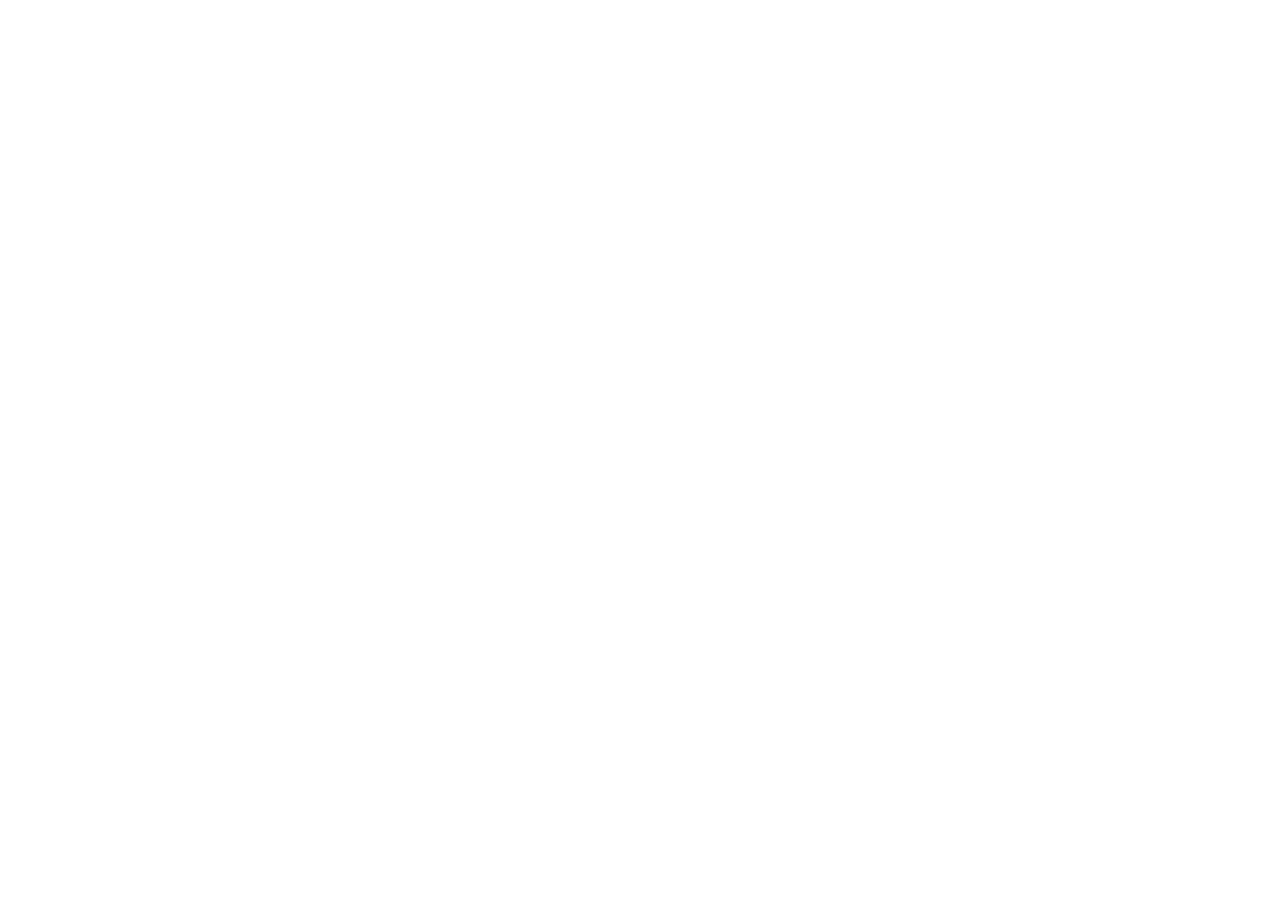
==== html/about.html @ 55b97571 "added home page" ====
<!DOCTYPE html>
<html lang="en">
<head>
    <meta charset="UTF-8">
    <meta name="viewport" content="width=device-width, initial-scale=1.0">
    <title>PayApi/About</title>
</head>
<body>
    
</body>
</html>
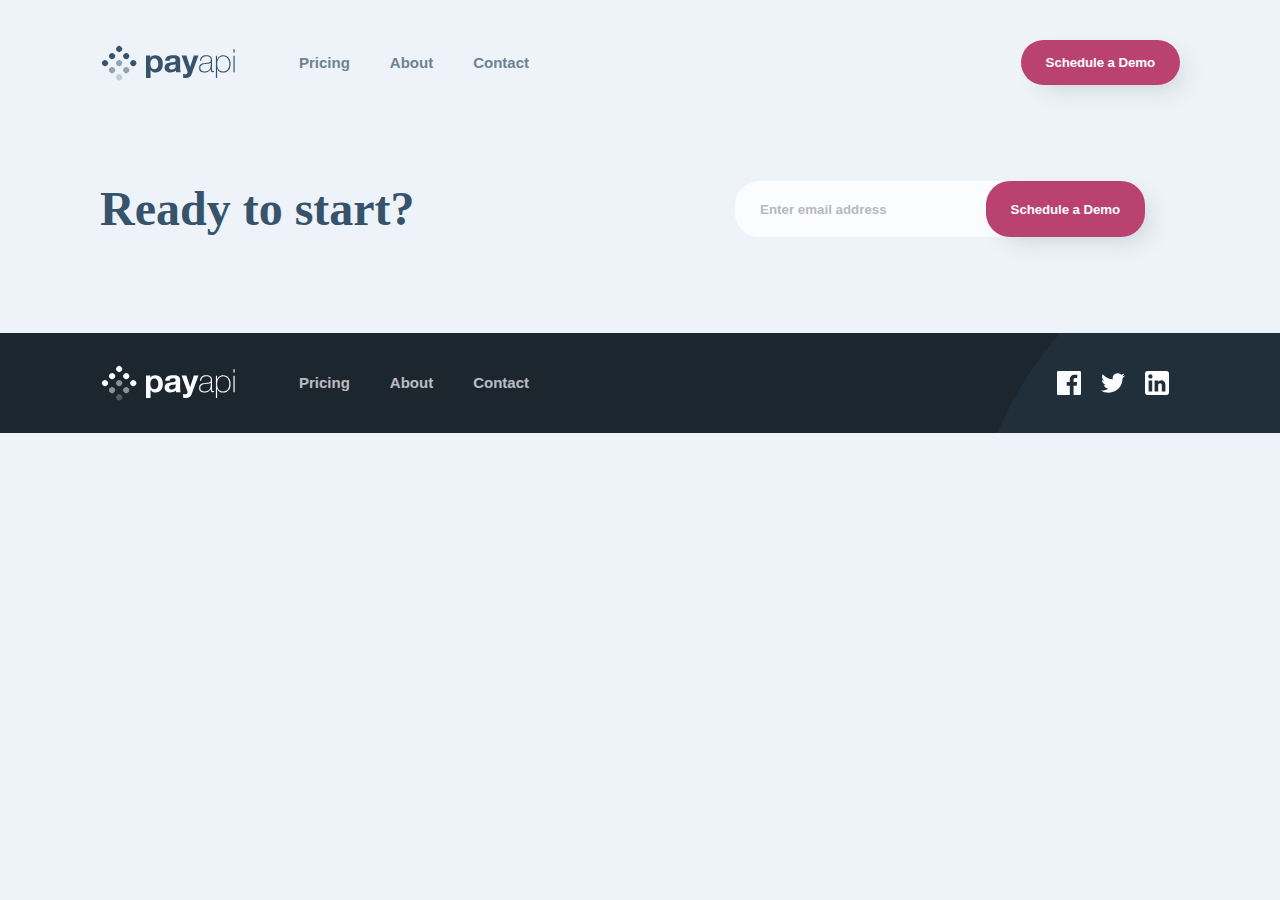
==== commit b6513d72: "fixed switching between pages and fixed a pricing section" ====
--- a/html/about.html
+++ b/html/about.html
@@ -4,8 +4,58 @@
     <meta charset="UTF-8">
     <meta name="viewport" content="width=device-width, initial-scale=1.0">
     <title>PayApi/About</title>
+    <link rel="stylesheet" href="../css/style.css">
+    <link rel="icon" type="image/x-icon" href="img/favicon.png">
 </head>
 <body>
-    
+    <div class="wrapper">
+        <header class="header">
+            <div class="header__container">
+                <a href="../index.html" class="header__logo">
+                    <img src="../img/logo-dark.svg" alt="Logo">
+                </a>
+                <nav class="header__menu menu">
+                    <ul class="menu__list">
+                        <li class="menu__item"><a href="pricing.html" class="menu__link">Pricing</a></li>
+                        <li class="menu__item"><a href="about.html" class="menu__link">About</a></li>
+                        <li class="menu__item"><a href="contact.html" class="menu__link">Contact</a></li>
+                    </ul>
+                    <button class="header__button primary-button" type="button">Schedule a Demo</button>
+                </nav>
+                <button type="button" class="menu__icon">
+                    <span></span>
+                </button>
+            </div>
+        </header>
+        <main class="page">
+            <section class="page__start start">
+                <div class="start__container">
+                    <h2 class="start__title">Ready to start?</h2>
+                    <form action="" class="start__form form-demo">
+                        <input maxlength="25" type="text" class="start__input input-demo" placeholder="Enter email address">
+                        <button type="submit" class="start__button button-demo primary-button">Schedule a Demo</button>
+                    </form>
+                </div>
+            </section>
+        </main>
+        <footer class="footer">
+            <div class="footer__container">
+                <a href="#" class="footer__logo">
+                    <img src="../img/logo-light.svg" alt="Logo">
+                </a>
+                <ul class="footer__list">
+                    <li class="footer__item"><a href="pricing.html" class="footer__link">Pricing</a></li>
+                    <li class="footer__item"><a href="about.html" class="footer__link">About</a></li>
+                    <li class="footer__item"><a href="contact.html" class="footer__link">Contact</a></li>
+                </ul>
+                <div class="footer__socials">
+                    <img src="../img/facebook.svg" alt="Icon">
+                    <img src="../img/twitter.svg" alt="Icon">
+                    <img src="../img/linkedin.svg" alt="Icon">
+                </div>
+            </div>
+        </footer>
+    </div>
+    <script src="../js/script.js"></script>
 </body>
 </html>--- a/css/style.css
+++ b/css/style.css
@@ -0,0 +1,814 @@
+/* =================================reset.css================================ */
+*,
+*::before,
+*::after {
+    padding: 0;
+    margin: 0;
+    border: 0;
+    box-sizing: border-box;
+}
+a {
+    text-decoration: none;
+    color: inherit;
+}
+ul,
+ol,
+li {
+    list-style: none;
+}
+img {
+    vertical-align: top;
+}
+h1,
+h2,
+h3,
+h4,
+h5,
+h6 {
+    font-weight: inherit;
+    font-size: inherit;
+} 
+button:hover {
+    cursor: pointer;
+}
+
+@import url('https://fonts.googleapis.com/css?family=DM+Serif+Display:regular:display=swap');
+@import url('https://fonts.googleapis.com/css?family=Public+Sans:regular,700:display=swap');
+
+/* ==============================================variable================================= */
+:root {
+     /* colors */
+    --main-color: #36536B;
+    --secondary-color: #FBFCFE;
+    --pink-color: #BA4270;
+    --hover-color: #DA6D97;
+    --background-color: #1B262F;
+    --text-color: #6C8294;
+}
+/* ==================================common styles====================================== */
+body {
+    color: var(--main-color);
+    background-color: #EDF3F8;
+    font-family: 'Public Sans', sans-serif;
+    font-size: 15px;
+    font-weight: 400;
+    line-height: 28px;
+}
+body.lock {
+    overflow: hidden;
+}
+/* =======================================typography======================================= */
+h1, h2, h3, h4 {
+    font-family: "DM Serif Display", serif;
+}
+h1.heading-lg {
+    font-size: 72px;
+    line-height: 72px;
+}
+h1.heading-sm {
+    font-size: 56px;
+    line-height: 56px;
+}
+h2 {
+    font-size: 48px;
+    line-height: 56px;
+}
+h3.heading-lg {
+    font-size: 32px;
+    line-height: 40px;
+}
+h3.heading-sm {
+    font-family: 'Public Sans', sans-serif;
+    font-size: 18px;
+    line-height: 25px;
+}
+h4 {
+    font-size: 24px;
+    line-height: 32px;
+}
+/* ========================buttons======================================== */
+.primary-button {
+    border-radius: 24px;
+    background: var(--pink-color);
+    box-shadow: 10px 10px 25px -10px rgba(54, 83, 107, 0.25);
+    color: var(--secondary-color);
+    letter-spacing: -0.115px;
+    font-weight: 700;
+    padding: 15px 25px;
+}
+.primary-button:hover {
+    transition: all 1s ease 0s;
+    background-color: var(--hover-color);
+}
+.secondary-button {
+    border-radius: 24px;
+    color: var(--secondary-color);
+    background-color: inherit;
+    border: 1px solid var(--secondary-color);
+    font-weight: 700;
+    padding: 15px 32px;
+    letter-spacing: -0.115px;
+}
+.secondary-button:hover {
+    background-color: var(--secondary-color);
+    color: var(--background-color);
+}
+/* ============================form======================================== */
+.form-demo {
+    display: flex;
+    width: 445px;
+}
+.input-demo {
+    border-radius: 24px;
+    padding: 15px 25px;
+    background-color: var(--secondary-color);
+    flex-grow: 1;
+    color: var(--main-color);
+    font-weight: 700;
+}
+.input-demo::placeholder {
+    opacity: 0.5;
+}
+.input-demo:focus {
+    outline: none;
+}
+.button-demo {
+    position: relative;
+    top: 0;
+    left: -35px;
+}
+@media (max-width: 992.98px) {
+    h1.heading-lg {
+        font-size: 48px;
+        line-height: 56px;
+    }
+    h1.heading-sm {
+        font-size: 48px;
+        line-height: 56px;
+    }
+}
+@media (max-width: 575.98px) {
+    h1.heading-lg {
+        font-size: 32px;
+        line-height: 36px;
+    }
+    h1.heading-sm {
+        font-size: 32px;
+        line-height: 36px;
+    }
+    .form-demo {
+        flex-direction: column;
+        width: 90%;
+        row-gap: 16px;
+    }
+    .button-demo {
+        left: 0;
+    }
+}
+.wrapper {
+    min-height: 100%;
+    overflow: hidden;
+}
+[class*=_container] {
+    max-width: 1110px;
+    padding: 0 15px;
+    margin: 0 auto;
+}
+/*========================Header========================================== */
+.header {
+    min-height: 48px;
+    padding-top: 40px;
+}
+.header__container {
+    display: grid;
+    grid-template-columns: 135px 1fr;
+    align-items: center;
+    column-gap: 64px;
+}
+/* ==========================NAVBAR======================= */
+.menu {
+    display: flex;
+    align-items: center;
+}
+.menu__list {
+    display: flex;
+    column-gap: 40px;
+}
+.menu__icon {
+    display: none;
+}
+.menu__link {
+    opacity: 0.7;
+    font-weight: 700;
+}
+.menu__link:hover {
+    opacity: 1;
+    transition: all 0.5s ease 0s;
+}
+.header__button {
+    margin-left: auto;
+    
+}
+@media (max-width: 767.98px) {
+    .menu__list {
+        flex-wrap: wrap;
+    }
+
+    .menu::before {
+        content: "";
+        position: relative;
+        width: 80%;
+        height: 1px;
+        background-color: var(--secondary-color);
+        opacity: 0.15;
+
+    }
+    .menu {
+        flex-direction: column;
+        position: fixed;
+        top: 0;
+        right: -100%;
+        width: 80%;
+        height: 100%;
+        background-color: var(--background-color);
+        row-gap: 32px;
+        padding-top: 95px;
+        padding-bottom: 95px;
+        transition: all 0.3s ease 0s;
+        z-index: 5;
+    }
+    .menu.active {
+        right: 0;
+        overflow: auto;
+    }
+    .menu__list {
+        flex-direction: column;
+        align-items: center;
+        row-gap: 32px;
+        color: var(--secondary-color);
+    }
+    .menu__link {
+        font-size: 20px;
+    }
+    .header__button {
+        margin: 0;
+        width: 80%;
+    }
+    .menu__icon {
+        display: block;
+        z-index: 5;
+        position: relative;
+        width: 28px;
+        height: 19px;
+        cursor: pointer;
+        justify-self: flex-end;
+        margin-right: 10%;
+        background-color: inherit;
+    }
+    .menu__icon span,
+    .menu__icon::before,
+    .menu__icon::after {
+        left: 0;
+        position: absolute;
+        height: 3px;
+        width: 100%;
+        transition: all 0.5s ease 0s;
+        background-color: var(--main-color);
+    }
+    .menu__icon::before,
+    .menu__icon::after {
+        content: "";
+    }
+    .menu__icon::before {
+        top: 0;
+    }
+    .menu__icon::after {
+        bottom: 0;
+    }
+    .menu__icon span {
+        top: 50%;
+        transform: translate(0px, -50%) scale(1);
+    }
+    .menu__icon.active span {
+        transform: scale(0) translate(0px, -50%);
+    }
+    .menu__icon.active::before {
+        top: 50%;
+        transform: rotate(-45deg) translate(0px, -3px);
+        background-color: #ffffff;
+    }
+    .menu__icon.active::after {
+        bottom: 50%;
+        transform: rotate(45deg) translate(0px, 2px);
+        background-color: #ffffff;
+    }
+} 
+/* ===========================section main-block=============================== */
+.main-block__container {
+    display: flex;
+    justify-content: space-between;
+    position: relative;
+}
+.main-block__container::before {
+    content: "";
+    width: 780px;
+    height: 780px;
+    border-radius: 780px;
+    background-color: var(--background-color);
+    opacity: 0.1;
+    position: absolute;
+    top: -300px;
+    right: -300px;
+    z-index: -1;
+}
+.main-block__content {
+    margin-top: 114px;
+    display: flex;
+    flex-direction: column;
+}
+.main-block__title {
+    font-weight: 700;
+    letter-spacing: -0.554px;
+    max-width: 573px;
+}
+.main-block__form {
+    margin-top: 21px;
+}
+.main-block__text {
+    margin-top: 16px;
+    margin-left: 27px;
+}
+.main-block__link {
+    font-weight: 700;
+}
+.main-block__link:hover {
+    text-decoration: underline;
+}
+@media (max-width: 992.98px) {
+    .main-block {
+        padding-bottom: 100px;
+    }
+    .main-block__container {
+        flex-direction: column-reverse;
+    }
+    .main-block__container::before {
+        width: 949px;
+        height: 949px;
+        top: -350px;
+        right: 50%;
+        transform: translate(50%, -50%);
+    }
+    .main-block__content {
+        text-align: center;
+        margin-top: -50px;
+        align-items: center;
+    }
+    .main-block__text {
+        margin-left: 0;
+    }
+    .main-block__image {
+        align-self: center;
+    }
+}
+@media (max-width: 767.98px){
+    .main-block {
+        padding-bottom: 80px;
+    }
+    .main-block__content {
+        margin-top: -70px;
+    }
+    .main-block__title {
+        letter-spacing: -0.246px;
+    }
+}
+/* ==============================section about====================================== */
+.about {
+    background-color: var(--background-color );
+    padding-top: 100px;
+    padding-bottom: 100px;
+    overflow: hidden;
+}
+.about__container {
+    display: flex;
+    justify-content: space-between;
+    align-items: center;
+    position: relative;
+}
+.about__container::before {
+    content: "";
+    width: 780px;
+    height: 780px;
+    border-radius: 780px;
+    background-color: var(--main-color);
+    position: absolute;
+    top: -460px;
+    left: -250px;
+    opacity: 0.2;
+}
+.about__content {
+    color: var(--secondary-color);
+    flex: 0 1 40%;
+    z-index: 2;
+}
+.about__text {
+    opacity: 0.7;
+    margin-top: 24px;
+}
+.about__button {
+    margin-top: 32px;
+    display: inline-flex;
+    align-items: center;
+    justify-content: flex-start;
+    border-radius: 35px;
+}
+.partners__list {
+    display: grid;
+    grid-template-columns: 1fr 1fr 1fr;
+    align-items: center;
+    justify-content: center;
+    row-gap: 39px;
+    column-gap: 50px;
+}
+.partners__item {
+    justify-self: center;
+}
+@media (max-width: 992.98px) {
+    .about__container {
+        flex-direction: column-reverse;
+    }
+    .about__container::before {
+        top: -100px;
+        left: 50%;
+        transform: translate(-50%, -70%);
+    }
+    .about__content {
+        text-align: center;
+    }
+    .about__title {
+        margin-top: 64px;
+    }
+    .about__text {
+        max-width: 456px;
+    }
+}
+@media (max-width: 575.98px){
+    .about {
+        padding-top: 80px;
+        padding-bottom: 80px;
+    }
+    .about__title {
+        font-size: 32px;
+        line-height: 36px;
+        margin-top: 50px;
+    }
+    .about__text {
+        margin-top: 16px;
+    }
+    .about__button {
+        margin-top: 60px;
+    }
+    .partners__list {
+        grid-template-columns: 1fr 1fr;
+    }
+}
+
+/* ============================section usage================================ */
+
+.usage {
+    padding-top: 150px;
+    padding-bottom: 150px;
+}
+.usage__container {
+    position: relative;
+}
+.usage__container::before {
+    content: "";
+    width: 780px;
+    height: 780px;
+    border-radius: 780px;
+    background-color: var(--background-color);
+    opacity: 0.1;
+    position: absolute;
+    top: 294px;
+    right: -550px;
+    z-index: -1;
+}
+.usage__api {
+    display: flex;
+    column-gap: 105px;
+    align-items: center;
+}
+.usage__content {
+    flex: 0 1 445px;
+}
+.usage__title {
+    font-weight: 700;
+}
+.usage__text {
+    margin-top: 24px;
+    color: var(--text-color);
+}
+.usage__uiux {
+    display: flex;
+    flex-direction: row-reverse;
+    justify-content: space-between;
+    align-items: center;
+    margin-top: 150px;
+}
+.usage__images {
+    display: flex;
+    column-gap: 40px;
+}
+@media (max-width: 992.98px) {
+    .usage {
+        padding-top: 100px;
+        padding-bottom: 100px;
+    }
+    .usage__container::before {
+        display: none;
+    }
+    .usage__api {
+        flex-direction: column;
+    }
+    .usage__content {
+        flex: 0 1 auto;
+        text-align: center;
+    }
+    .usage__title {
+        margin-top: 48px;
+        font-size: 36px;
+        line-height: 36px;
+    }
+    .usage__text {
+        max-width: 573px;
+    }
+    .usage__uiux {
+        flex-direction: column;
+        margin-top: 100px;
+    }
+    
+}
+@media (max-width: 767.98px) {
+    .usage {
+        padding-top: 80px;
+        padding-bottom: 80px;
+    }
+}
+@media (max-width: 575.98px) {
+    .usage__images {
+        column-gap: 5px;
+    }
+}
+
+/* ==============================section features==================================== */
+
+.features__items {
+    display: grid;
+    grid-template-columns: repeat(3, 1fr);
+    justify-content: center;
+    column-gap: 30px;
+    row-gap: 48px;
+}
+.features__item {
+    text-align: center;
+}
+.features__title {
+    font-weight: 700;
+    margin-top: 32px;
+}
+.features__text {
+    color: var(--text-color);
+    margin-top: 16px;
+}
+@media (max-width: 992.98px) {
+    .features__image img {
+        width: 88px;
+        height: 88px;
+    }
+}
+@media (max-width: 767.98px) {
+    .features__items {
+        grid-template-columns: minmax(auto, 328px);
+    }
+}
+/* =========================section start==================================== */
+.start {
+    padding: 96px 0;
+}
+.start__container {
+    display: flex;
+    justify-content: space-between;
+}
+.start__title {
+    font-weight: 700;
+}
+@media (max-width: 992.98px) {
+    .start__container {
+        flex-direction: column;
+        row-gap: 40px;
+        align-items: center;
+    }
+}
+@media (max-width: 767.98px) {
+    .start__title {
+        font-size: 32px;
+        line-height: 36px;
+    }
+}
+/* ===========================footer================================== */
+.footer {
+    background-color: var(--background-color);
+    overflow: hidden;
+}
+.footer__container {
+    display: grid;
+    grid-template-columns: 135px 1fr 135px;
+    align-items: center;
+    column-gap: 64px;
+    padding: 31px 15px;
+    position: relative;
+}
+.footer__container::before {
+    content: "";
+    width: 780px;
+    height: 780px;
+    border-radius: 780px;
+    background-color: var(--main-color);
+    opacity: 0.2;
+    position: absolute;
+    top: -135px;
+    right: -550px;
+}
+.footer__list {
+    display: flex;
+    column-gap: 40px;
+    align-items: center;
+}
+.footer__link {
+    color: var(--secondary-color);
+    opacity: 0.7;
+    font-weight: 700;
+}
+.footer__link:hover {
+    transition: all 0.5s ease 0s;
+    opacity: 1;
+}
+.footer__socials {
+    display: flex;
+    justify-content: center;
+    column-gap: 20px;
+    z-index: 2;
+}
+.footer__socials img:hover {
+    fill: var(--pink-color);
+}
+@media (max-width: 767.98px) {
+    .footer__container {
+        grid-template-columns: 1fr;
+        row-gap: 40px;
+    }
+    .footer__container::before {
+        right: 50%;
+        top: 50%;
+        transform: translate(50%, 0);
+    }
+    .footer__logo {
+        justify-self: center;
+    }
+    .footer__list {
+        flex-direction: column;
+        row-gap: 31px;
+    }
+}
+
+/* ===============================pricing page========================================== */
+.pricing__container {
+    margin-top: 80px;
+}
+.pricing__title {
+    font-weight: 700;
+}
+.pricing__items {
+    margin-top: 72px;
+    display: grid;
+    grid-template-columns: repeat(3, 1fr);
+    column-gap: 30px;
+}
+.item-pricing {
+    display: flex;
+    flex-direction: column;
+}
+.item-pricing__title {
+    color: var(--pink-color);
+}
+.item-pricing__text {
+    flex: 1 1 auto;
+    color: var(--text-color);
+    margin-top: 16px;
+}
+.item-pricing__price {
+    color: var(--main-color);
+    font-family: "DM Serif Display";
+    font-size: 56px;
+    font-weight: 700;
+    line-height: 72px;
+    letter-spacing: -0.431px;
+    margin-top: 8px;
+}
+.item-pricing__list {
+    display: flex;
+    flex-direction: column;
+    row-gap: 8px;
+}
+.item-pricing__list::before {
+    content: "";
+    position: relative;
+    height: 1px;
+    width: 100%;
+    background-color: var(--main-color);
+    display: block;
+    opacity: 0.25;
+    margin-top: 24px;
+    margin-bottom: 24px;
+}
+.item-pricing__list::after {
+    content: "";
+    position: relative;
+    height: 1px;
+    width: 100%;
+    background-color: var(--main-color);
+    display: block;
+    opacity: 0.25;
+    margin-top: 24px;
+
+}
+/* need to fix */
+.item-pricing__item {
+    font-size: 16px;
+    color: var(--main-color);
+    opacity: 0.5;
+}
+.item-pricing__item.active {
+    opacity: 1;
+}
+.item-pricing__item.active::before {
+    content: "";
+    background: url(../img/check-icon.svg) no-repeat;
+    position: relative;
+    top: 0;
+    left: 0;
+    width: 13px;
+    height: 13px;
+    display: inline-block;
+    margin-right: 24px;
+
+}
+.item-pricing__button {
+    color: var(--main-color);
+    background-color: inherit;
+    border: 1px solid var(--main-color);
+    border-radius: 35px;
+    display: inline-flex;
+    justify-content: center;
+    align-items: center;
+    font-weight: 700;
+    align-self: flex-start;
+    padding: 10px 28px;
+    margin-top: 24px;
+}
+.item-pricing__button:hover {
+    background-color: var(--main-color);
+    color: var(--secondary-color);
+    transition: all 0.5s ease 0s;
+}
+@media (max-width: 992.98px) {
+    .pricing__title {
+        text-align: center;
+    }
+}
+@media (max-width: 767.98px) {
+    .pricing__items {
+        grid-template-columns:auto;
+        justify-content: center;
+        row-gap: 48px;
+    }
+    .item-pricing {
+        text-align: center;
+    }
+    .item-pricing__text {
+        opacity: 0;
+    }
+    .item-pricing__list {
+        width: 100%;
+    }
+    .item-pricing__item {
+        position: relative;
+        top: 0;
+        left: 0%;
+        transform: translate(36%, 0);
+        text-align: start;
+    }
+    .item-pricing__button {
+        align-self: center;
+    }
+}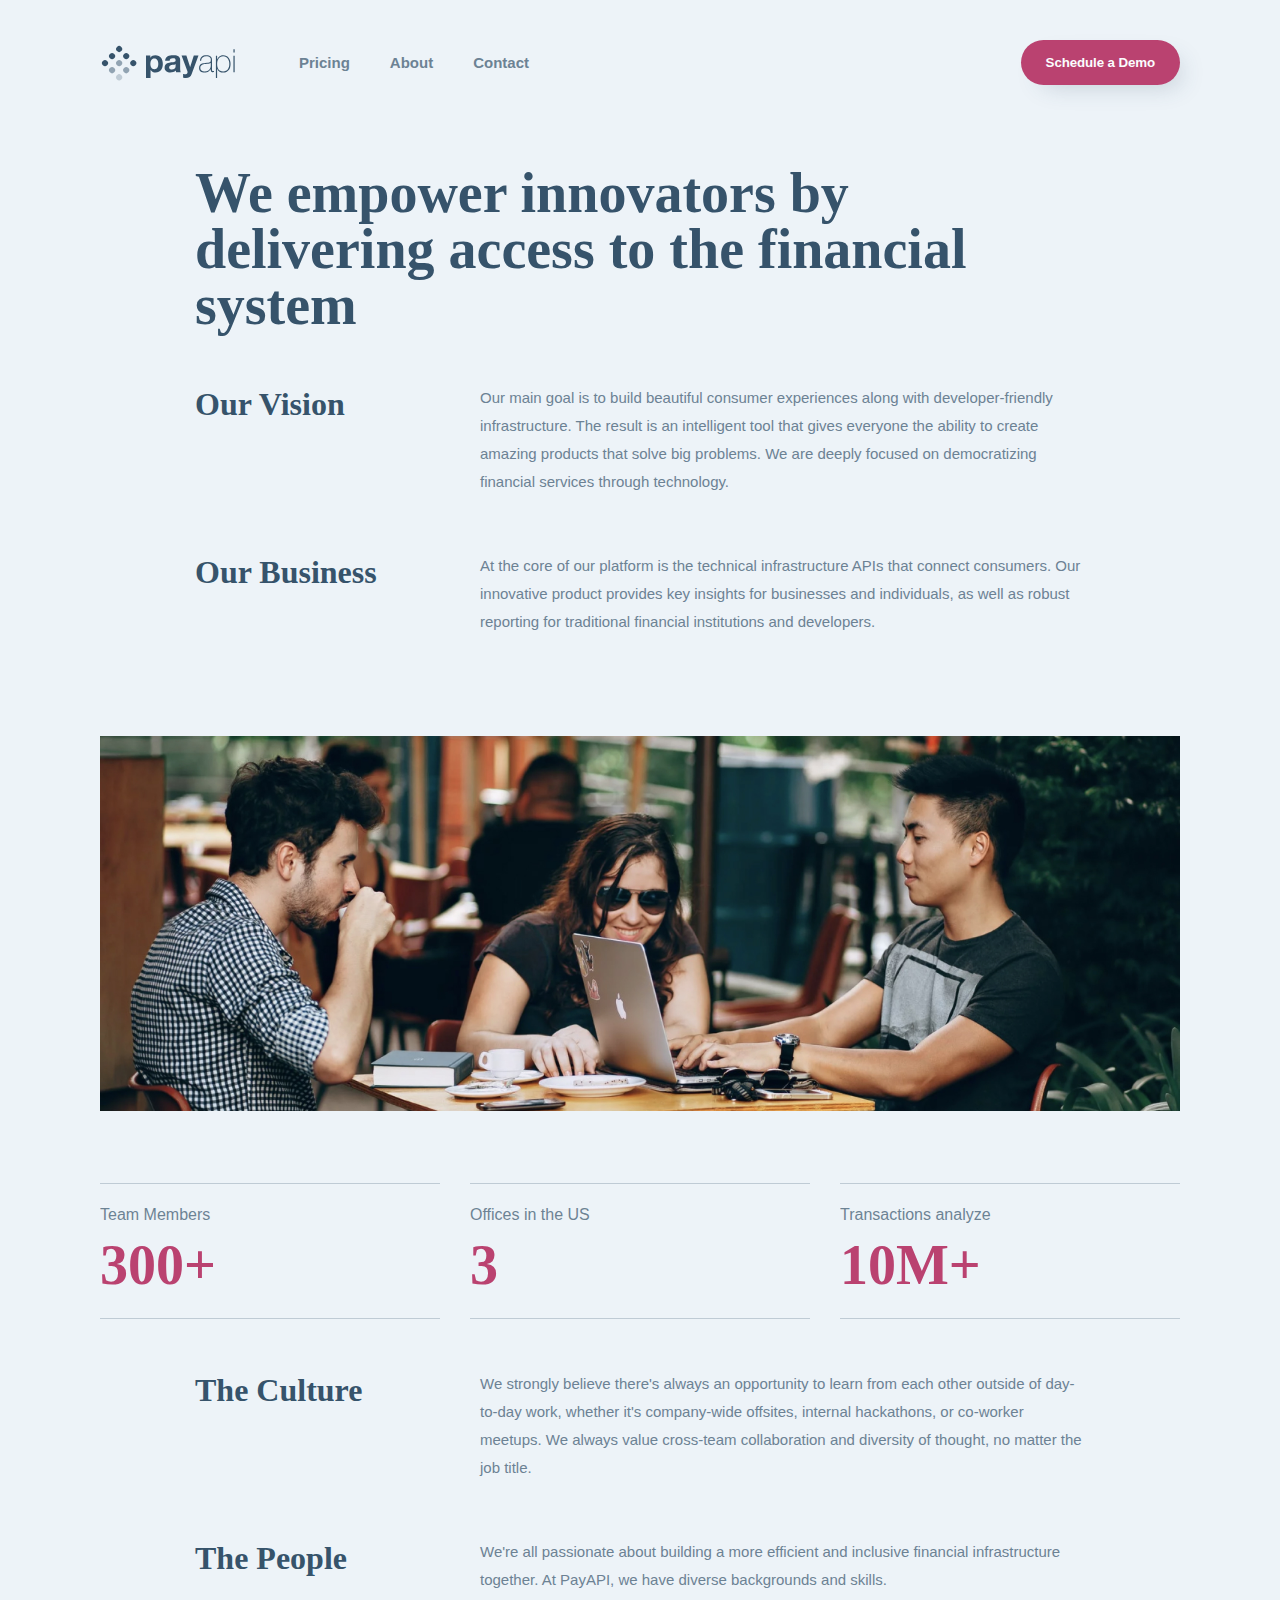
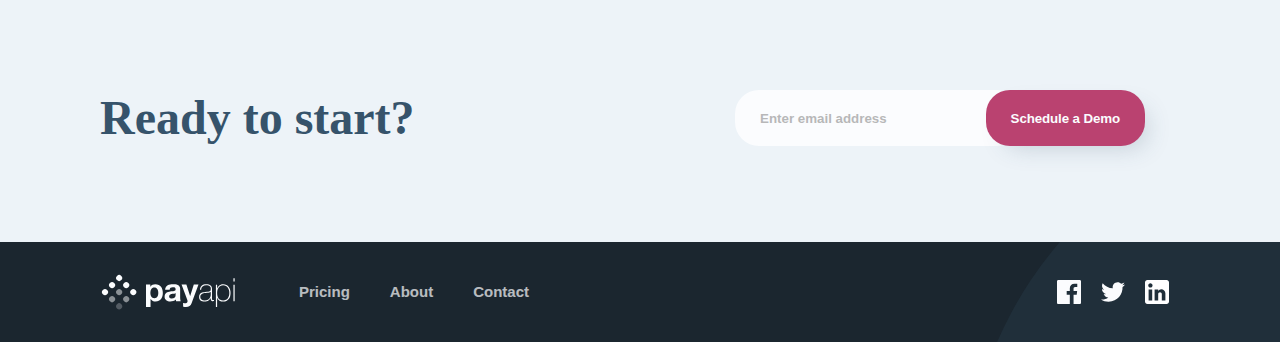
==== commit e3d49fa0: "added page about and fixed page pricing" ====
--- a/html/about.html
+++ b/html/about.html
@@ -28,6 +28,60 @@
             </div>
         </header>
         <main class="page">
+            <section class="page__about-info about-info">
+                <div class="about-info__container">
+                    <h1 class="about-info__title heading-sm">We empower innovators by delivering access to the financial system</h1>
+                    <div class="about-info__items">
+                        <div class="about-info__item item-about-info">
+                            <h3 class="item-about-info__title heading-lg">Our Vision</h3>
+                            <p class="item-about-info__text">Our main goal is to build beautiful consumer experiences along with developer-friendly infrastructure. The result is an intelligent tool that gives everyone the ability to create amazing products that solve big problems. We are deeply focused on democratizing financial services through technology. </p>
+                        </div>
+                        <div class="about-info__item item-about-info">
+                            <h3 class="item-about-info__title heading-lg">Our Business</h3>
+                            <p class="item-about-info__text">At the core of our platform is the technical infrastructure APIs that connect consumers. Our innovative product provides key insights for businesses and individuals, as well as robust reporting for traditional financial institutions and developers. </p>
+                        </div>
+                    </div>
+                </div>
+            </section>
+            <section class="page__about-achievments about-achievments">
+                <div class="about-achievments__container">
+                    <div class="about-achievments__image">
+                        <picture>
+                            <source srcset="../img/about-background.jpg" media="(min-width: 992.98px)">
+                            <source srcset="../img/about-background-tablet.jpg" media="(min-width: 575.98px)">
+                            <img src="../img/about-background-mobile.jpg" alt="Background-image">
+                        </picture>
+                    </div>
+                    <div class="about-achievments__items">
+                        <div class ="about-achievments__item item-about-achievments">
+                            <div class="item-about-achievments__subtitle">Team Members</div>
+                            <div class="item-about-achievments__count">300+</div>
+                        </div>
+                        <div class ="about-achievments__item item-about-achievments">
+                            <div class="item-about-achievments__subtitle">Offices in the US</div>
+                            <div class="item-about-achievments__count">3</div>
+                        </div>
+                        <div class ="about-achievments__item item-about-achievments">
+                            <div class="item-about-achievments__subtitle">Transactions analyze</div>
+                            <div class="item-about-achievments__count">10M+</div>
+                        </div>
+                    </div>
+                </div>
+            </section>
+            <section class="page__about-info about-info">
+                <div class="about-info__container">
+                    <div class="about-info__items">
+                        <div class="about-info__item item-about-info">
+                            <h3 class="item-about-info__title heading-lg">The Culture</h3>
+                            <p class="item-about-info__text">We strongly believe there's always an opportunity to learn from each other outside of day-to-day work, whether it's company-wide offsites, internal hackathons, or co-worker meetups. We always value cross-team collaboration and diversity of thought, no matter the job title.</p>
+                        </div>
+                        <div class="about-info__item item-about-info">
+                            <h3 class="item-about-info__title heading-lg">The People</h3>
+                            <p class="item-about-info__text">We're all passionate about building a more efficient and inclusive financial infrastructure together. At PayAPI, we have diverse backgrounds and skills.</p>
+                        </div>
+                    </div>
+                </div>
+            </section>
             <section class="page__start start">
                 <div class="start__container">
                     <h2 class="start__title">Ready to start?</h2>
--- a/css/style.css
+++ b/css/style.css
@@ -60,6 +60,7 @@
 /* =======================================typography======================================= */
 h1, h2, h3, h4 {
     font-family: "DM Serif Display", serif;
+    font-weight: 700;
 }
 h1.heading-lg {
     font-size: 72px;
@@ -155,6 +156,10 @@
     h1.heading-sm {
         font-size: 32px;
         line-height: 36px;
+    }
+    h3.heading-lg {
+        font-size: 24px;
+        line-height: 32px;
     }
     .form-demo {
         flex-direction: column;
@@ -327,7 +332,6 @@
     flex-direction: column;
 }
 .main-block__title {
-    font-weight: 700;
     letter-spacing: -0.554px;
     max-width: 573px;
 }
@@ -501,9 +505,6 @@
 .usage__content {
     flex: 0 1 445px;
 }
-.usage__title {
-    font-weight: 700;
-}
 .usage__text {
     margin-top: 24px;
     color: var(--text-color);
@@ -573,7 +574,6 @@
     text-align: center;
 }
 .features__title {
-    font-weight: 700;
     margin-top: 32px;
 }
 .features__text {
@@ -598,9 +598,6 @@
 .start__container {
     display: flex;
     justify-content: space-between;
-}
-.start__title {
-    font-weight: 700;
 }
 @media (max-width: 992.98px) {
     .start__container {
@@ -685,9 +682,6 @@
 .pricing__container {
     margin-top: 80px;
 }
-.pricing__title {
-    font-weight: 700;
-}
 .pricing__items {
     margin-top: 72px;
     display: grid;
@@ -716,8 +710,9 @@
     margin-top: 8px;
 }
 .item-pricing__list {
-    display: flex;
-    flex-direction: column;
+    display: grid;
+    grid-template-columns: 1fr;
+    justify-content: center;
     row-gap: 8px;
 }
 .item-pricing__list::before {
@@ -742,7 +737,6 @@
     margin-top: 24px;
 
 }
-/* need to fix */
 .item-pricing__item {
     font-size: 16px;
     color: var(--main-color);
@@ -792,23 +786,131 @@
         justify-content: center;
         row-gap: 48px;
     }
-    .item-pricing {
+    .item-pricing__title {
+        text-align: center;
+    }
+    .item-pricing__price {
         text-align: center;
     }
     .item-pricing__text {
         opacity: 0;
     }
-    .item-pricing__list {
-        width: 100%;
-    }
     .item-pricing__item {
-        position: relative;
-        top: 0;
-        left: 0%;
-        transform: translate(36%, 0);
-        text-align: start;
+        justify-self: center;
     }
     .item-pricing__button {
         align-self: center;
     }
+}
+/* ----------------------------about-info------------------------------------- */
+.about-info__container {
+    max-width: 920px;
+}
+.about-info__title {
+    margin-top: 80px;
+    max-width:fit-content;
+}
+.about-info__items {
+    display: flex;
+    flex-direction: column;
+    row-gap: 56px;
+    margin-top: 51px;
+}
+.item-about-info {
+    display: grid;
+    grid-template-columns: 255px 1fr;
+    column-gap: 30px;
+}
+.item-about-info__text {
+    color: var(--text-color);
+}
+/* ----------------------------about-achievments------------------------------------- */
+.about-achievments__image img {
+    width: 100%;
+    margin-top: 100px;
+}
+.about-achievments__items {
+    display: grid;
+    grid-template-columns: repeat(3, 1fr);
+    margin-top: 72px;
+    column-gap: 30px;
+}
+.item-about-achievments::after {
+    content: "";
+    position: relative;
+    height: 1px;
+    width: 100%;
+    background-color: var(--main-color);
+    display: block;
+    opacity: 0.25;
+    margin-top: 17px;
+}
+.item-about-achievments::before {
+    content: "";
+    position: relative;
+    height: 1px;
+    width: 100%;
+    background-color: var(--main-color);
+    display: block;
+    opacity: 0.25;
+    margin-bottom: 17px;
+}
+.item-about-achievments__subtitle {
+    font-size: 16px;
+    line-height: 28px;
+    color: var(--main-color);
+    opacity: 0.7;
+}
+.item-about-achievments__count {
+    font-family: "DM Serif Display";
+    font-weight: 700;
+    font-size: 56px;
+    line-height: 72px;
+    color: var(--pink-color);
+}
+@media (max-width: 992.98px) {
+    .about-info__title {
+        text-align: center;
+        max-width:max-content;
+    }
+}
+@media (max-width: 767.98px) {
+    .item-about-info {
+        display: grid;
+        grid-template-columns: 1fr;
+        text-align: center;
+        row-gap: 16px;
+    }
+    .about-achievments__items {
+        display: grid;
+        grid-template-columns: 1fr;
+        justify-content: center;
+        row-gap: 32px;
+    }.item-about-achievments::after {
+        display: none;
+    }
+    .item-about-achievments::before {
+        display: none;
+    }
+    .about-achievments__items::after{
+        content: "";
+        position: relative;
+        height: 1px;
+        width: 100%;
+        background-color: var(--main-color);
+        display: block;
+        opacity: 0.25;
+    }
+    .about-achievments__items::before{
+        content: "";
+        position: relative;
+        height: 1px;
+        width: 100%;
+        background-color: var(--main-color);
+        display: block;
+        opacity: 0.25;
+    }
+    .item-about-achievments {
+        text-align: center;
+    }
 }